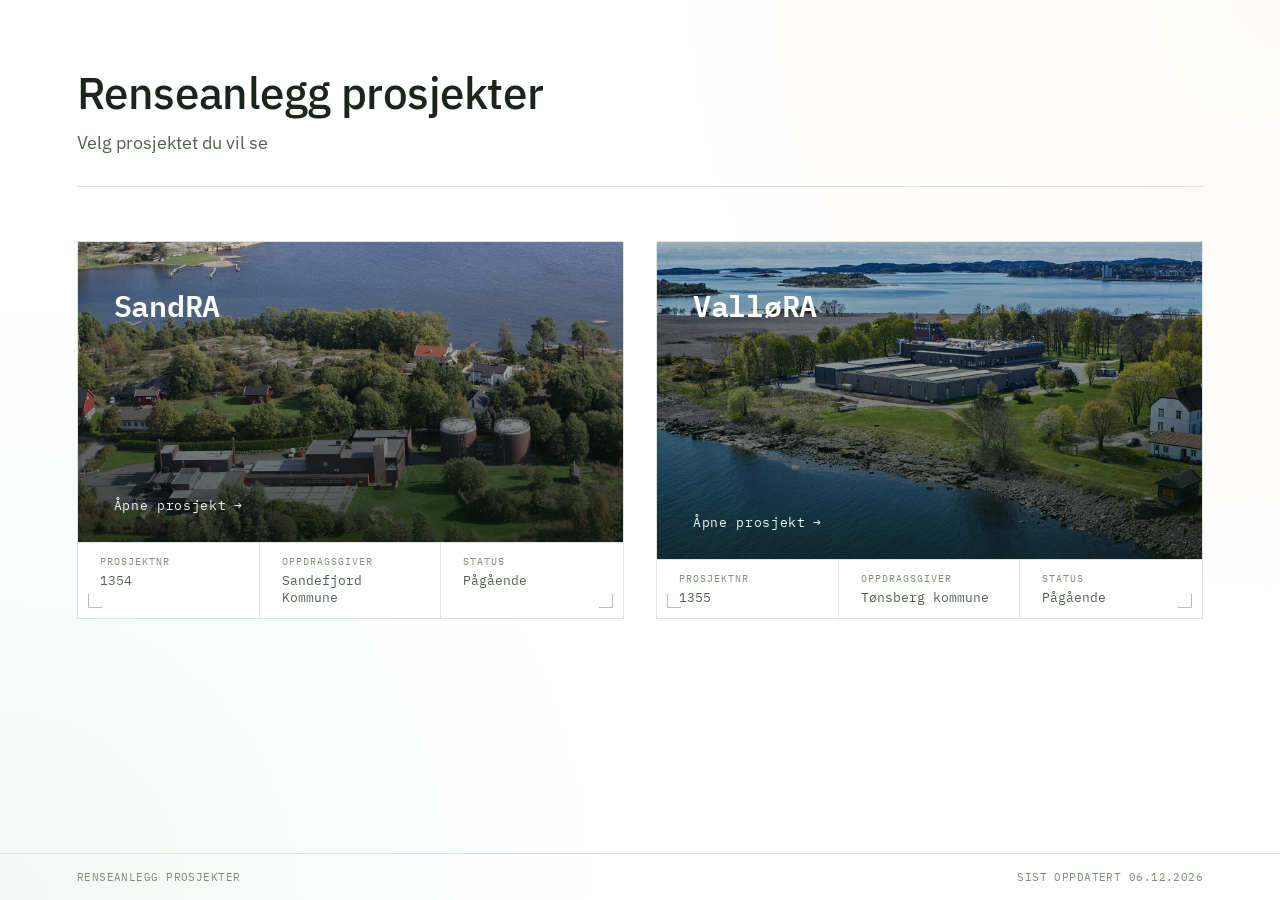
==== index.html @ 4e5f9cb4 "Shorten landing page subtitle" ====
<!DOCTYPE html>
<html lang="no">
<head>
<meta charset="UTF-8">
<meta name="viewport" content="width=device-width, initial-scale=1.0">
<title>RA-portalen — Velg prosjekt</title>
<link rel="preconnect" href="https://fonts.googleapis.com">
<link rel="preconnect" href="https://fonts.gstatic.com" crossorigin>
<link href="https://fonts.googleapis.com/css2?family=IBM+Plex+Mono:wght@400;500;600&family=IBM+Plex+Sans:wght@400;500&display=swap" rel="stylesheet">
<link rel="stylesheet" href="styles.css">
</head>
<body>

  <div class="page">

    <header class="hero">
      <h1>Renseanlegg prosjekter</h1>
      <p class="hero-subtitle">Velg prosjektet du vil se</p>
    </header>

    <main>

      <a class="card" href="sandra.html" data-project="SandRA">
        <span class="tick tl"></span><span class="tick tr"></span><span class="tick bl"></span><span class="tick br"></span>
        <div class="card-body has-photo" style="--card-photo: url('images/sandra-anlegg.png');">
          <div>
            <div class="card-name">SandRA</div>
          </div>
          <span class="card-cta">Åpne prosjekt <span class="arrow">→</span></span>
        </div>
        <div class="title-block">
          <div class="tb-field">
            <div class="tb-label">Prosjektnr</div>
            <div class="tb-value">1354</div>
          </div>
          <div class="tb-field">
            <div class="tb-label">Oppdragsgiver</div>
            <div class="tb-value">Sandefjord Kommune</div>
          </div>
          <div class="tb-field">
            <div class="tb-label">Status</div>
            <div class="tb-value">Pågående</div>
          </div>
        </div>
      </a>

      <a class="card card-energy" href="vallora.html" data-project="ValløRA">
        <span class="tick tl"></span><span class="tick tr"></span><span class="tick bl"></span><span class="tick br"></span>
        <div class="card-body has-photo" style="--card-photo: url('images/vallora-anlegg.jpg');">
          <div>
            <div class="card-name">ValløRA</div>
          </div>
          <span class="card-cta">Åpne prosjekt <span class="arrow">→</span></span>
        </div>
        <div class="title-block">
          <div class="tb-field">
            <div class="tb-label">Prosjektnr</div>
            <div class="tb-value">1355</div>
          </div>
          <div class="tb-field">
            <div class="tb-label">Oppdragsgiver</div>
            <div class="tb-value">Tønsberg kommune</div>
          </div>
          <div class="tb-field">
            <div class="tb-label">Status</div>
            <div class="tb-value">Pågående</div>
          </div>
        </div>
      </a>

    </main>

  </div>

  <footer>
    <span>RENSEANLEGG PROSJEKTER</span>
    <span id="clock"></span>
  </footer>

  <script src="script.js"></script>

</body>
</html>
---- styles.css ----
:root{
  --bg: #ffffff;
  --bg-2: #ffffff;
  --panel: #ffffff;
  --panel-hover: #f0f7f2;
  --grid-line: #dee5df;
  --grid-line-soft: #eaf0eb;
  --text: #1b241d;
  --text-dim: #52604f;
  --text-faint: #7f8c7a;

  /* "anlegg" — infrastructure / drift */
  --plant: #2fa563;
  --plant-bright: #187a48;
  /* "energi" — energy accent */
  --energy: #ff9a3d;
  --energy-bright: #d97417;

  --danger: #d1503a;
  --ok: #2f9e57;

  --mono: 'IBM Plex Mono', 'Courier New', monospace;
  --sans: 'IBM Plex Sans', -apple-system, sans-serif;
}

*{ box-sizing: border-box; }

html, body{
  margin: 0;
  background: var(--bg);
  color: var(--text);
  font-family: var(--sans);
  min-height: 100vh;
}

body{
  background:
    radial-gradient(circle at 100% 0%, rgba(255,154,61,0.05), transparent 40%),
    radial-gradient(circle at 0% 100%, rgba(47,165,99,0.06), transparent 40%),
    var(--bg);
  display: flex;
  flex-direction: column;
  min-height: 100vh;
}

a{ color: inherit; }

/* ---------- landing page ---------- */

.page{
  padding: clamp(24px, 5vw, 72px) clamp(20px, 6vw, 96px);
  display: flex;
  flex-direction: column;
  gap: clamp(32px, 6vh, 64px);
  flex: 1;
}

header.hero{
  display: flex;
  flex-direction: column;
  gap: 10px;
  border-bottom: 1px solid var(--grid-line);
  padding-bottom: clamp(20px, 4vh, 32px);
}

header.hero .hero-subtitle{
  margin: 0;
  font-size: clamp(15px, 1.6vw, 18px);
  color: var(--text-dim);
}

h1{
  margin: 0;
  font-weight: 500;
  font-size: clamp(28px, 4vw, 44px);
  letter-spacing: -0.01em;
}

main{
  display: grid;
  grid-template-columns: repeat(2, 1fr);
  gap: clamp(20px, 3vw, 32px);
}

@media (max-width: 760px){
  main{ grid-template-columns: 1fr; }
}

.card{
  position: relative;
  background: var(--panel);
  border: 1px solid var(--grid-line);
  padding: 0;
  text-decoration: none;
  color: var(--text);
  display: flex;
  flex-direction: column;
  transition: background 0.25s ease, border-color 0.25s ease, transform 0.25s ease;
  overflow: hidden;
}

.card:hover, .card:focus-visible{
  background: var(--panel-hover);
  border-color: var(--plant);
  transform: translateY(-2px);
}

.card:focus-visible{
  outline: 2px solid var(--plant-bright);
  outline-offset: 3px;
}

.card.card-energy:hover, .card.card-energy:focus-visible{
  border-color: var(--energy);
}
.card.card-energy:focus-visible{ outline-color: var(--energy-bright); }

/* corner registration ticks — echoes georeferencing control points */
.tick{
  position: absolute;
  width: 14px;
  height: 14px;
  pointer-events: none;
  opacity: 0.55;
  transition: opacity 0.25s ease, border-color 0.25s ease;
}
.card:hover .tick, .card:focus-visible .tick{ opacity: 1; border-color: var(--plant-bright) !important; }
.card.card-energy:hover .tick, .card.card-energy:focus-visible .tick{ border-color: var(--energy-bright) !important; }
.tick.tl{ top: 10px; left: 10px; border-top: 1px solid var(--text-faint); border-left: 1px solid var(--text-faint); }
.tick.tr{ top: 10px; right: 10px; border-top: 1px solid var(--text-faint); border-right: 1px solid var(--text-faint); }
.tick.bl{ bottom: 10px; left: 10px; border-bottom: 1px solid var(--text-faint); border-left: 1px solid var(--text-faint); }
.tick.br{ bottom: 10px; right: 10px; border-bottom: 1px solid var(--text-faint); border-right: 1px solid var(--text-faint); }

.card-body{
  padding: clamp(28px, 4vw, 40px) clamp(24px, 4vw, 36px) clamp(20px, 3vw, 28px);
  flex: 1;
  display: flex;
  flex-direction: column;
  gap: 18px;
}

.card-body.has-photo{
  min-height: clamp(220px, 32vw, 300px);
  background-image:
    linear-gradient(180deg, rgba(10, 20, 12, 0.15) 0%, rgba(10, 20, 12, 0.72) 100%),
    var(--card-photo);
  background-size: cover;
  background-position: center;
  justify-content: flex-end;
}
.card-body.has-photo .card-name{ color: #fdfdfa; }
.card-body.has-photo .card-cta{ color: #eafaf0; }
.card:hover .card-body.has-photo, .card:focus-visible .card-body.has-photo{
  background-image:
    linear-gradient(180deg, rgba(10, 20, 12, 0.05) 0%, rgba(10, 20, 12, 0.6) 100%),
    var(--card-photo);
}

.card-diagram{
  width: 100%;
  height: 96px;
  display: block;
}

.card-diagram path{
  stroke: var(--plant);
  stroke-width: 1.2;
  fill: none;
  opacity: 0.85;
}

.card-diagram circle{
  stroke: var(--energy);
  stroke-width: 1.2;
  fill: none;
  opacity: 0.85;
}

.card-name{
  font-family: var(--mono);
  font-size: clamp(22px, 3vw, 30px);
  font-weight: 600;
  letter-spacing: -0.01em;
  color: var(--text);
}

.card-cta{
  margin-top: auto;
  display: inline-flex;
  align-items: center;
  gap: 8px;
  font-family: var(--mono);
  font-size: 13px;
  letter-spacing: 0.05em;
  color: var(--plant-bright);
}

.card-cta .arrow{ transition: transform 0.25s ease; }
.card:hover .card-cta .arrow, .card:focus-visible .card-cta .arrow{ transform: translateX(4px); }

/* title block, styled after a drawing sheet's stamp */
.title-block{
  border-top: 1px solid var(--grid-line);
  display: grid;
  grid-template-columns: repeat(3, 1fr);
  font-family: var(--mono);
}

.tb-field{
  padding: 12px clamp(16px, 3vw, 22px);
  border-right: 1px solid var(--grid-line);
}
.tb-field:last-child{ border-right: none; }

.tb-label{
  font-size: 10px;
  letter-spacing: 0.1em;
  text-transform: uppercase;
  color: var(--text-faint);
  margin-bottom: 4px;
}

.tb-value{
  font-size: 13px;
  color: var(--text-dim);
}

footer{
  display: flex;
  justify-content: space-between;
  align-items: baseline;
  font-family: var(--mono);
  font-size: 11px;
  color: var(--text-faint);
  letter-spacing: 0.04em;
  border-top: 1px solid var(--grid-line);
  padding: 16px clamp(20px, 6vw, 96px);
  flex-wrap: wrap;
  gap: 8px;
}

/* ---------- top navigation (project pages) ---------- */

.topnav{
  display: flex;
  align-items: center;
  gap: clamp(12px, 3vw, 28px);
  padding: 14px clamp(20px, 6vw, 96px);
  background: var(--bg-2);
  border-bottom: 1px solid var(--grid-line);
  position: sticky;
  top: 0;
  z-index: 10;
}

.nav-home{
  display: inline-flex;
  align-items: center;
  gap: 8px;
  text-decoration: none;
  color: var(--text-dim);
  font-family: var(--mono);
  font-size: 13px;
  letter-spacing: 0.03em;
  padding: 6px 10px;
  border: 1px solid transparent;
  transition: border-color 0.2s ease, color 0.2s ease;
}
.nav-home:hover, .nav-home:focus-visible{
  color: var(--text);
  border-color: var(--grid-line);
}
.nav-home .glyph{ color: var(--energy-bright); }

.nav-divider{
  width: 1px;
  align-self: stretch;
  background: var(--grid-line);
}

.nav-tabs{
  display: inline-flex;
  align-items: center;
  gap: 1px;
  background: var(--grid-line);
  border: 1px solid var(--grid-line);
  margin-right: auto;
}

.nav-tab{
  display: inline-flex;
  align-items: center;
  text-decoration: none;
  color: var(--text-dim);
  font-family: var(--mono);
  font-size: 13px;
  letter-spacing: 0.03em;
  padding: 9px 14px;
  background: var(--panel);
  transition: color 0.2s ease, background 0.2s ease;
}
.nav-tab:hover, .nav-tab:focus-visible{
  color: var(--text);
  background: var(--panel-hover);
}
.nav-tab.active{ color: var(--text); background: var(--panel-hover); }
.topnav.accent-plant .nav-tab.active{ color: var(--plant-bright); }
.topnav.accent-energy .nav-tab.active{ color: var(--energy-bright); }

.project-toggle{
  display: inline-flex;
  align-items: center;
  gap: 10px;
  background: transparent;
  border: 1px solid transparent;
  padding: 6px 10px;
  cursor: pointer;
  text-align: left;
  transition: border-color 0.2s ease, background 0.2s ease;
}
.project-toggle:hover, .project-toggle:focus-visible{
  background: var(--panel);
  border-color: var(--grid-line);
}

.project-toggle .id{
  display: flex;
  flex-direction: column;
  gap: 2px;
}

.project-toggle .name{
  font-family: var(--mono);
  font-weight: 600;
  font-size: 16px;
  letter-spacing: -0.01em;
}
.accent-plant .project-toggle .name{ color: var(--plant-bright); }
.accent-energy .project-toggle .name{ color: var(--energy-bright); }

.project-toggle .sub{
  font-size: 11px;
  color: var(--text-faint);
  font-family: var(--mono);
}

.nav-dropdown a .proj-no{
  font-size: 10px;
  color: var(--text-faint);
}
.nav-dropdown a.active .proj-no{ color: inherit; }

.nav-menu{ position: relative; }

.nav-menu-toggle{
  display: inline-flex;
  align-items: center;
  gap: 8px;
  background: var(--panel);
  color: var(--text);
  border: 1px solid var(--grid-line);
  font-family: var(--mono);
  font-size: 13px;
  letter-spacing: 0.03em;
  padding: 9px 14px;
  cursor: pointer;
  transition: border-color 0.2s ease, background 0.2s ease;
}
.nav-menu-toggle:hover, .nav-menu-toggle:focus-visible{
  background: var(--panel-hover);
  border-color: var(--text-faint);
}
.nav-menu-toggle .caret{ transition: transform 0.2s ease; color: var(--text-faint); }
.nav-menu.open .nav-menu-toggle .caret{ transform: rotate(180deg); }

.nav-dropdown{
  list-style: none;
  margin: 0;
  padding: 6px;
  position: absolute;
  right: 0;
  top: calc(100% + 6px);
  min-width: 200px;
  background: var(--panel);
  border: 1px solid var(--grid-line);
  box-shadow: 0 12px 28px rgba(30,45,32,0.12);
  display: none;
  flex-direction: column;
  gap: 2px;
}
.nav-menu.open .nav-dropdown{ display: flex; }

.nav-dropdown a{
  display: flex;
  align-items: center;
  justify-content: space-between;
  gap: 10px;
  text-decoration: none;
  color: var(--text-dim);
  font-family: var(--mono);
  font-size: 13px;
  padding: 10px 12px;
  border-left: 2px solid transparent;
  transition: background 0.15s ease, color 0.15s ease, border-color 0.15s ease;
}
.nav-dropdown a:hover, .nav-dropdown a:focus-visible{
  background: var(--panel-hover);
  color: var(--text);
}
.nav-dropdown a.active{
  color: var(--text);
  border-left-color: var(--energy);
}
.accent-plant .nav-dropdown a.active{ border-left-color: var(--plant); }
.nav-dropdown a .tag{
  font-size: 10px;
  letter-spacing: 0.08em;
  color: var(--text-faint);
}

/* ---------- project page content ---------- */

.project-page{ padding: clamp(24px, 5vw, 64px) clamp(20px, 6vw, 96px); flex: 1; display: flex; flex-direction: column; gap: 28px; }

.tab-section{ display: none; flex-direction: column; gap: clamp(24px, 4vh, 40px); }
.tab-section.active{ display: flex; }

.section-head{ display: flex; flex-direction: column; gap: 6px; border-bottom: 1px solid var(--grid-line); padding-bottom: 16px; }
.section-head .eyebrow{ font-family: var(--mono); font-size: 12px; letter-spacing: 0.12em; text-transform: uppercase; color: var(--text-faint); }
.section-head h2{ margin: 0; font-weight: 500; font-size: clamp(22px, 3vw, 30px); }
.section-head p{ margin: 0; color: var(--text-dim); max-width: 60ch; line-height: 1.5; }

.stat-grid{ display: grid; grid-template-columns: repeat(auto-fit, minmax(160px, 1fr)); gap: 1px; background: var(--grid-line); border: 1px solid var(--grid-line); }
.stat{ background: var(--panel); padding: 18px 20px; display: flex; flex-direction: column; gap: 6px; }
.stat .label{ font-family: var(--mono); font-size: 10px; letter-spacing: 0.1em; text-transform: uppercase; color: var(--text-faint); }
.stat .value{ font-family: var(--mono); font-size: 22px; font-weight: 600; }
.accent-plant .stat .value{ color: var(--plant-bright); }
.accent-energy .stat .value{ color: var(--energy-bright); }

.data-table{ width: 100%; border-collapse: collapse; font-family: var(--mono); font-size: 13px; }
.data-table th, .data-table td{ text-align: left; padding: 10px 14px; border-bottom: 1px solid var(--grid-line-soft); }
.data-table th{ color: var(--text-faint); font-weight: 500; font-size: 11px; letter-spacing: 0.06em; text-transform: uppercase; border-bottom: 1px solid var(--grid-line); }
.data-table tbody tr:hover{ background: var(--panel); }
.data-table-wrap{ overflow-x: auto; border: 1px solid var(--grid-line); }

.badge{ display: inline-flex; align-items: center; padding: 3px 8px; font-size: 11px; letter-spacing: 0.03em; border: 1px solid var(--grid-line); }
.badge.open{ color: var(--danger); border-color: color-mix(in srgb, var(--danger) 45%, var(--grid-line)); }
.badge.progress{ color: var(--energy-bright); border-color: color-mix(in srgb, var(--energy) 45%, var(--grid-line)); }
.badge.closed{ color: var(--ok); border-color: color-mix(in srgb, var(--ok) 45%, var(--grid-line)); }
.badge.pass{ color: var(--ok); border-color: color-mix(in srgb, var(--ok) 45%, var(--grid-line)); }
.badge.fail{ color: var(--danger); border-color: color-mix(in srgb, var(--danger) 45%, var(--grid-line)); }

.ruleset-list{ display: flex; flex-direction: column; gap: 1px; background: var(--grid-line); border: 1px solid var(--grid-line); }
.ruleset{ background: var(--panel); padding: 14px 18px; display: flex; align-items: center; justify-content: space-between; gap: 16px; flex-wrap: wrap; }
.ruleset .name{ font-family: var(--mono); font-size: 14px; }
.ruleset .desc{ color: var(--text-faint); font-size: 12px; margin-top: 2px; }

.note{ font-family: var(--mono); font-size: 11px; color: var(--text-faint); letter-spacing: 0.02em; }

@media (prefers-reduced-motion: reduce){
  .card, .card-cta .arrow, .nav-menu-toggle .caret{ transition: none; }
}
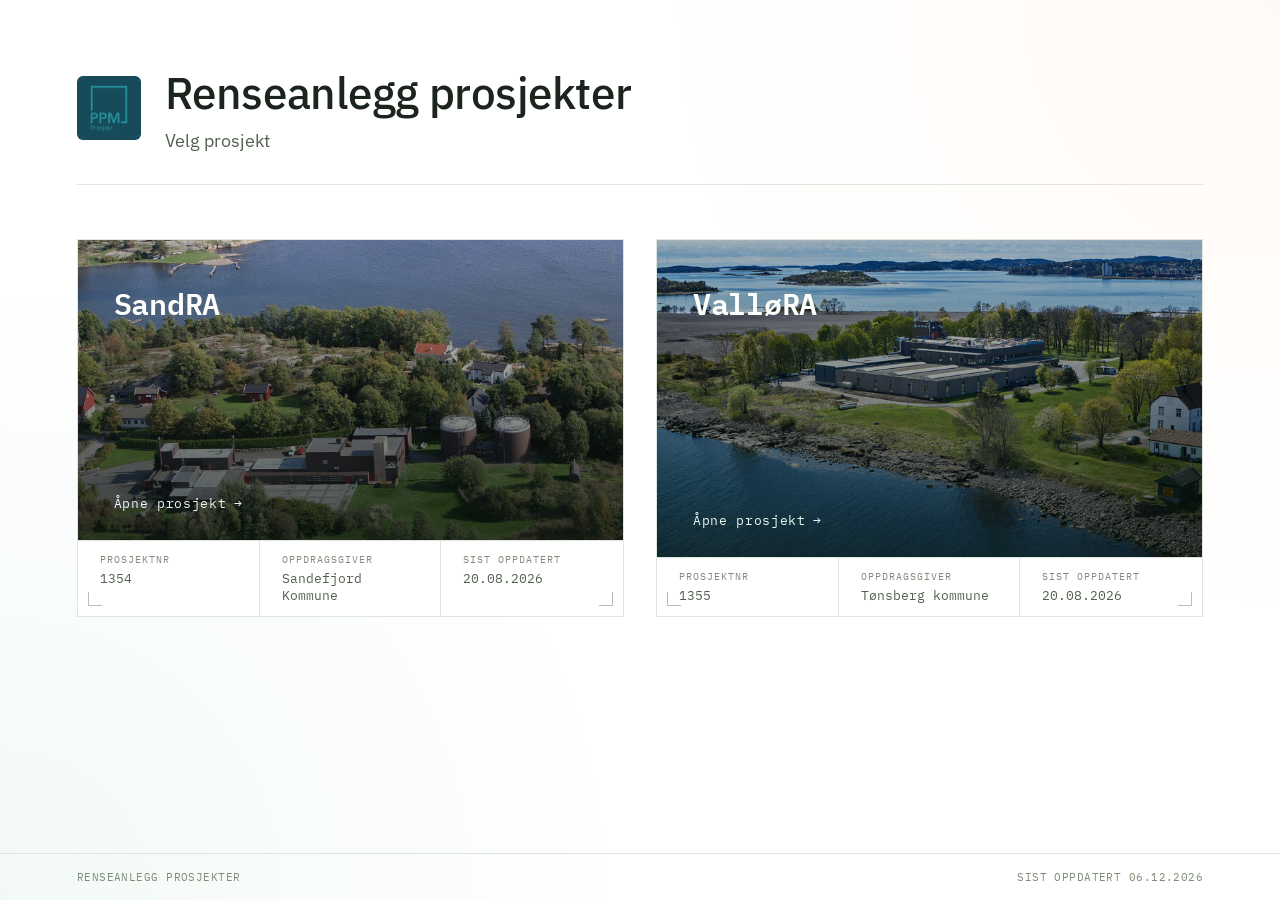
==== commit 2192a104: "Add PPM logo to headers, shorten subtitle, replace status with last-updated date" ====
--- a/index.html
+++ b/index.html
@@ -14,8 +14,11 @@
   <div class="page">
 
     <header class="hero">
-      <h1>Renseanlegg prosjekter</h1>
-      <p class="hero-subtitle">Velg prosjektet du vil se</p>
+      <img class="hero-logo" src="images/ppm-logo.png" alt="PPM Prosjekt">
+      <div class="hero-text">
+        <h1>Renseanlegg prosjekter</h1>
+        <p class="hero-subtitle">Velg prosjekt</p>
+      </div>
     </header>
 
     <main>
@@ -38,8 +41,8 @@
             <div class="tb-value">Sandefjord Kommune</div>
           </div>
           <div class="tb-field">
-            <div class="tb-label">Status</div>
-            <div class="tb-value">Pågående</div>
+            <div class="tb-label">Sist oppdatert</div>
+            <div class="tb-value">20.08.2026</div>
           </div>
         </div>
       </a>
@@ -62,8 +65,8 @@
             <div class="tb-value">Tønsberg kommune</div>
           </div>
           <div class="tb-field">
-            <div class="tb-label">Status</div>
-            <div class="tb-value">Pågående</div>
+            <div class="tb-label">Sist oppdatert</div>
+            <div class="tb-value">20.08.2026</div>
           </div>
         </div>
       </a>
--- a/styles.css
+++ b/styles.css
@@ -57,10 +57,23 @@
 
 header.hero{
   display: flex;
-  flex-direction: column;
-  gap: 10px;
+  align-items: center;
+  gap: clamp(16px, 3vw, 24px);
   border-bottom: 1px solid var(--grid-line);
   padding-bottom: clamp(20px, 4vh, 32px);
+}
+
+.hero-logo{
+  width: clamp(48px, 6vw, 64px);
+  height: clamp(48px, 6vw, 64px);
+  border-radius: 6px;
+  flex-shrink: 0;
+}
+
+.hero-text{
+  display: flex;
+  flex-direction: column;
+  gap: 8px;
 }
 
 header.hero .hero-subtitle{
@@ -271,6 +284,13 @@
   border-color: var(--grid-line);
 }
 .nav-home .glyph{ color: var(--energy-bright); }
+
+.nav-logo{
+  width: 24px;
+  height: 24px;
+  border-radius: 4px;
+  vertical-align: middle;
+}
 
 .nav-divider{
   width: 1px;
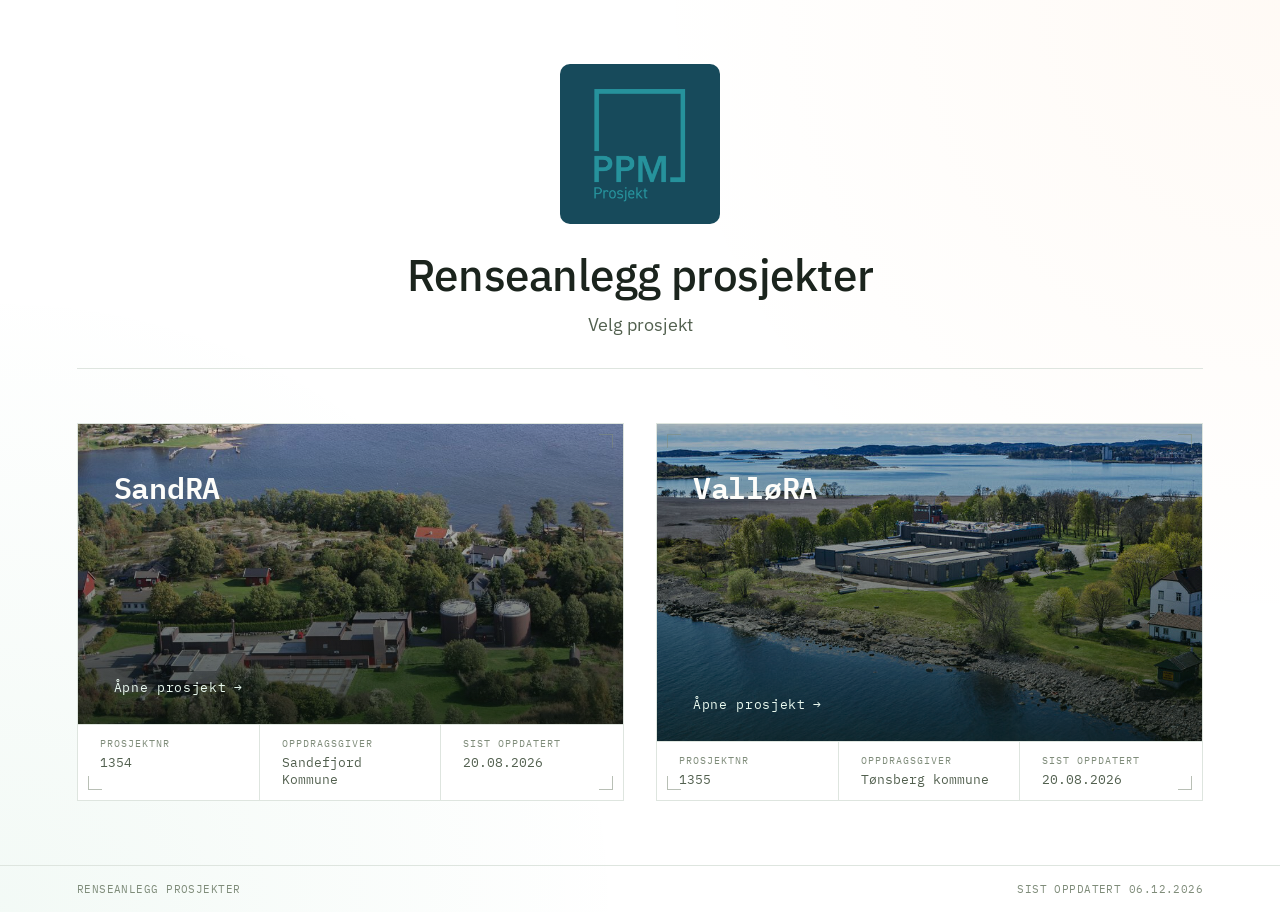
==== commit 14065160: "Make hero logo much larger and center hero content above project cards" ====
--- a/index.html
+++ b/index.html
@@ -15,10 +15,8 @@
 
     <header class="hero">
       <img class="hero-logo" src="images/ppm-logo.png" alt="PPM Prosjekt">
-      <div class="hero-text">
-        <h1>Renseanlegg prosjekter</h1>
-        <p class="hero-subtitle">Velg prosjekt</p>
-      </div>
+      <h1>Renseanlegg prosjekter</h1>
+      <p class="hero-subtitle">Velg prosjekt</p>
     </header>
 
     <main>
--- a/styles.css
+++ b/styles.css
@@ -57,23 +57,19 @@
 
 header.hero{
   display: flex;
-  align-items: center;
-  gap: clamp(16px, 3vw, 24px);
+  flex-direction: column;
+  align-items: center;
+  text-align: center;
+  gap: 10px;
   border-bottom: 1px solid var(--grid-line);
   padding-bottom: clamp(20px, 4vh, 32px);
 }
 
 .hero-logo{
-  width: clamp(48px, 6vw, 64px);
-  height: clamp(48px, 6vw, 64px);
-  border-radius: 6px;
-  flex-shrink: 0;
-}
-
-.hero-text{
-  display: flex;
-  flex-direction: column;
-  gap: 8px;
+  width: clamp(96px, 14vw, 160px);
+  height: clamp(96px, 14vw, 160px);
+  border-radius: 10px;
+  margin-bottom: 12px;
 }
 
 header.hero .hero-subtitle{
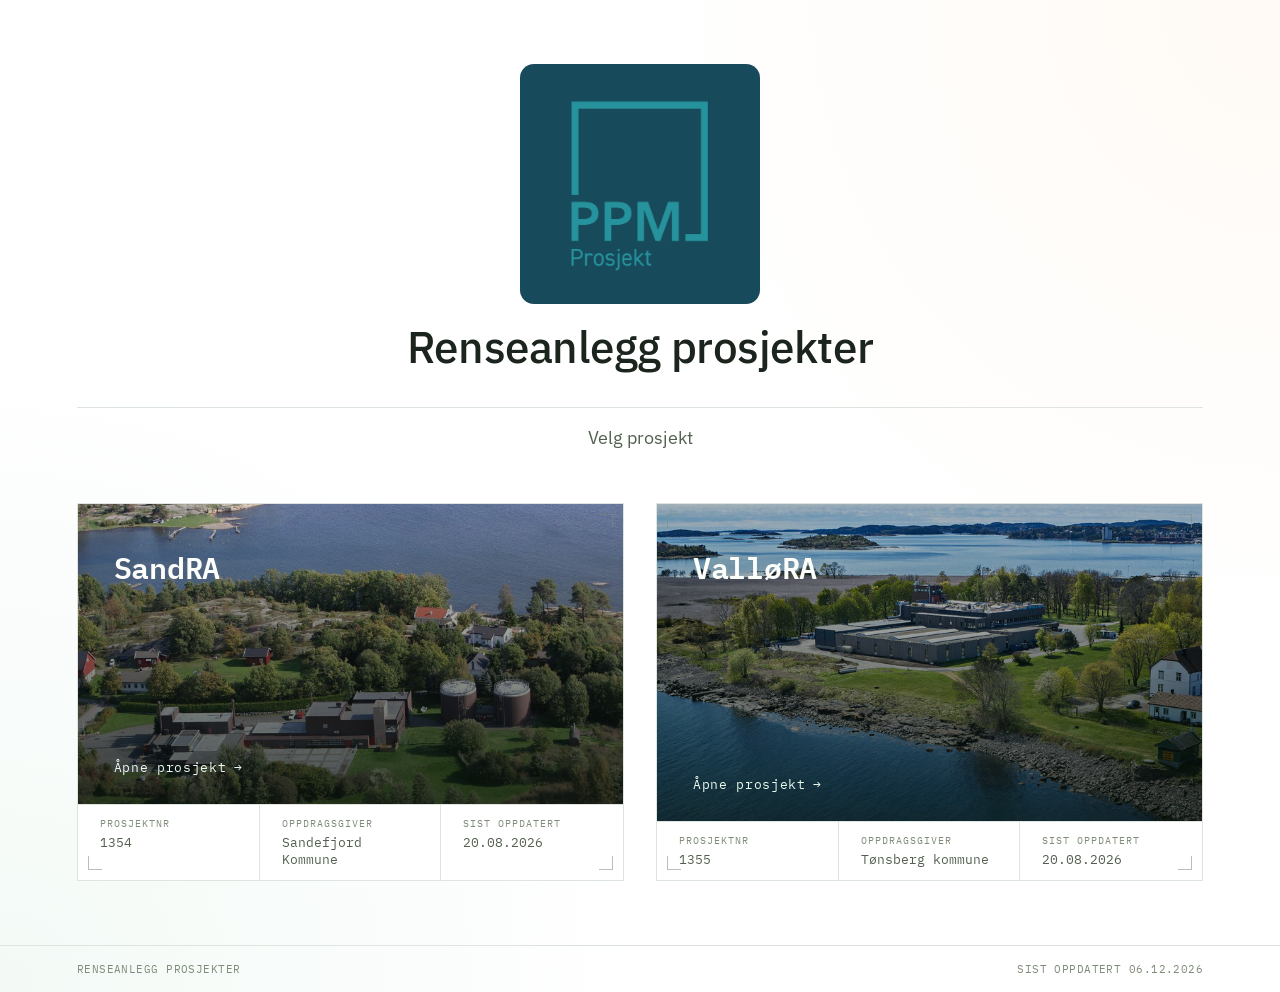
==== commit 570a6b4a: "Make logo even larger, move Velg prosjekt subtitle below the divider" ====
--- a/index.html
+++ b/index.html
@@ -13,11 +13,13 @@
 
   <div class="page">
 
-    <header class="hero">
-      <img class="hero-logo" src="images/ppm-logo.png" alt="PPM Prosjekt">
-      <h1>Renseanlegg prosjekter</h1>
+    <div class="hero-wrap">
+      <header class="hero">
+        <img class="hero-logo" src="images/ppm-logo.png" alt="PPM Prosjekt">
+        <h1>Renseanlegg prosjekter</h1>
+      </header>
       <p class="hero-subtitle">Velg prosjekt</p>
-    </header>
+    </div>
 
     <main>
 
--- a/styles.css
+++ b/styles.css
@@ -55,25 +55,32 @@
   flex: 1;
 }
 
+.hero-wrap{
+  display: flex;
+  flex-direction: column;
+  align-items: center;
+}
+
 header.hero{
   display: flex;
   flex-direction: column;
   align-items: center;
   text-align: center;
-  gap: 10px;
+  gap: 14px;
   border-bottom: 1px solid var(--grid-line);
   padding-bottom: clamp(20px, 4vh, 32px);
+  width: 100%;
 }
 
 .hero-logo{
-  width: clamp(96px, 14vw, 160px);
-  height: clamp(96px, 14vw, 160px);
-  border-radius: 10px;
-  margin-bottom: 12px;
-}
-
-header.hero .hero-subtitle{
-  margin: 0;
+  width: clamp(160px, 20vw, 240px);
+  height: clamp(160px, 20vw, 240px);
+  border-radius: 14px;
+}
+
+.hero-subtitle{
+  margin: 18px 0 0;
+  text-align: center;
   font-size: clamp(15px, 1.6vw, 18px);
   color: var(--text-dim);
 }
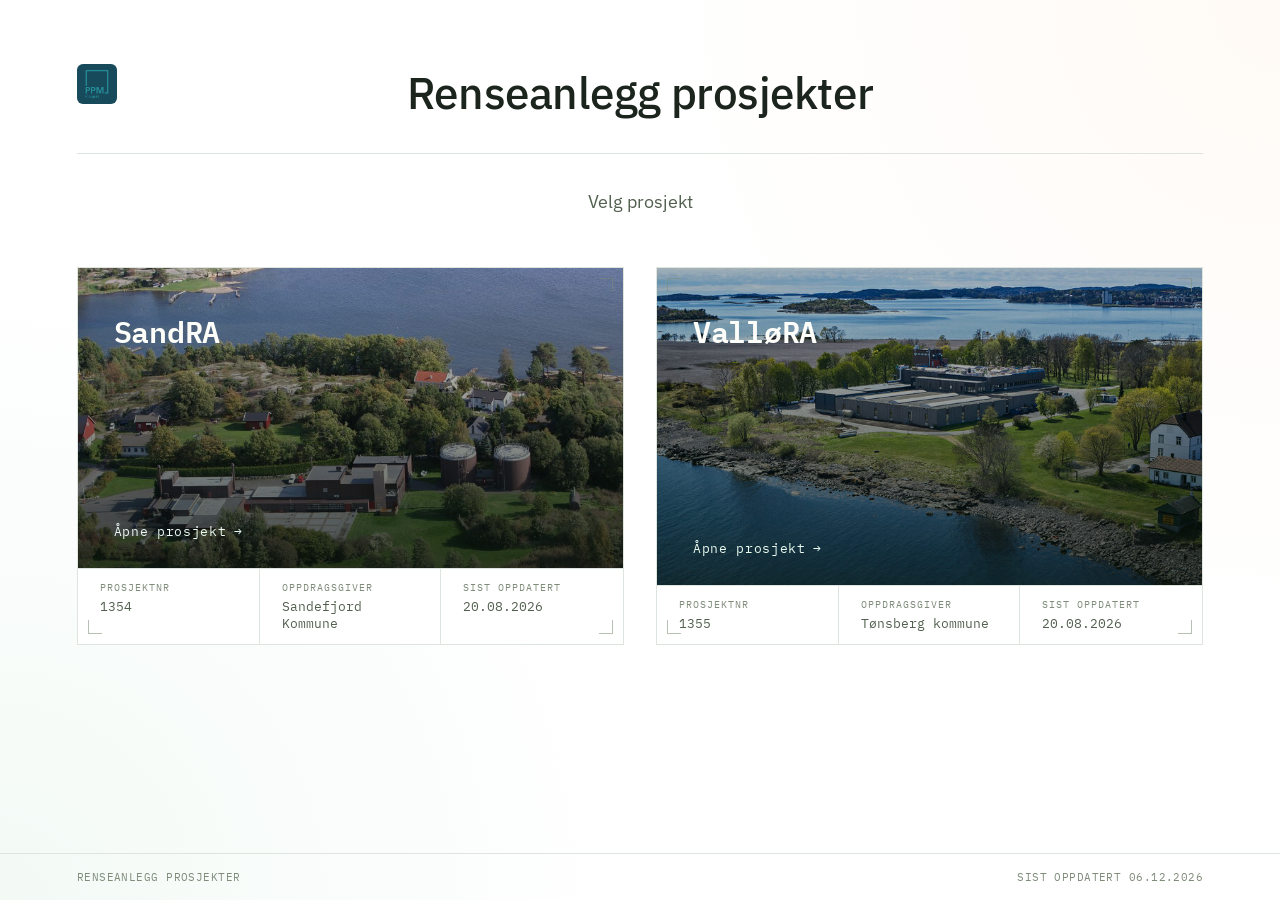
==== commit 52698e83: "Move logo to small top-left corner instead of large centered hero logo" ====
--- a/index.html
+++ b/index.html
@@ -13,9 +13,10 @@
 
   <div class="page">
 
+    <img class="page-logo" src="images/ppm-logo.png" alt="PPM Prosjekt">
+
     <div class="hero-wrap">
       <header class="hero">
-        <img class="hero-logo" src="images/ppm-logo.png" alt="PPM Prosjekt">
         <h1>Renseanlegg prosjekter</h1>
       </header>
       <p class="hero-subtitle">Velg prosjekt</p>
--- a/styles.css
+++ b/styles.css
@@ -48,6 +48,7 @@
 /* ---------- landing page ---------- */
 
 .page{
+  position: relative;
   padding: clamp(24px, 5vw, 72px) clamp(20px, 6vw, 96px);
   display: flex;
   flex-direction: column;
@@ -55,10 +56,20 @@
   flex: 1;
 }
 
+.page-logo{
+  position: absolute;
+  top: clamp(24px, 5vw, 72px);
+  left: clamp(20px, 6vw, 96px);
+  width: 40px;
+  height: 40px;
+  border-radius: 6px;
+}
+
 .hero-wrap{
   display: flex;
   flex-direction: column;
   align-items: center;
+  gap: clamp(24px, 4vh, 40px);
 }
 
 header.hero{
@@ -72,14 +83,8 @@
   width: 100%;
 }
 
-.hero-logo{
-  width: clamp(160px, 20vw, 240px);
-  height: clamp(160px, 20vw, 240px);
-  border-radius: 14px;
-}
-
 .hero-subtitle{
-  margin: 18px 0 0;
+  margin: 0;
   text-align: center;
   font-size: clamp(15px, 1.6vw, 18px);
   color: var(--text-dim);
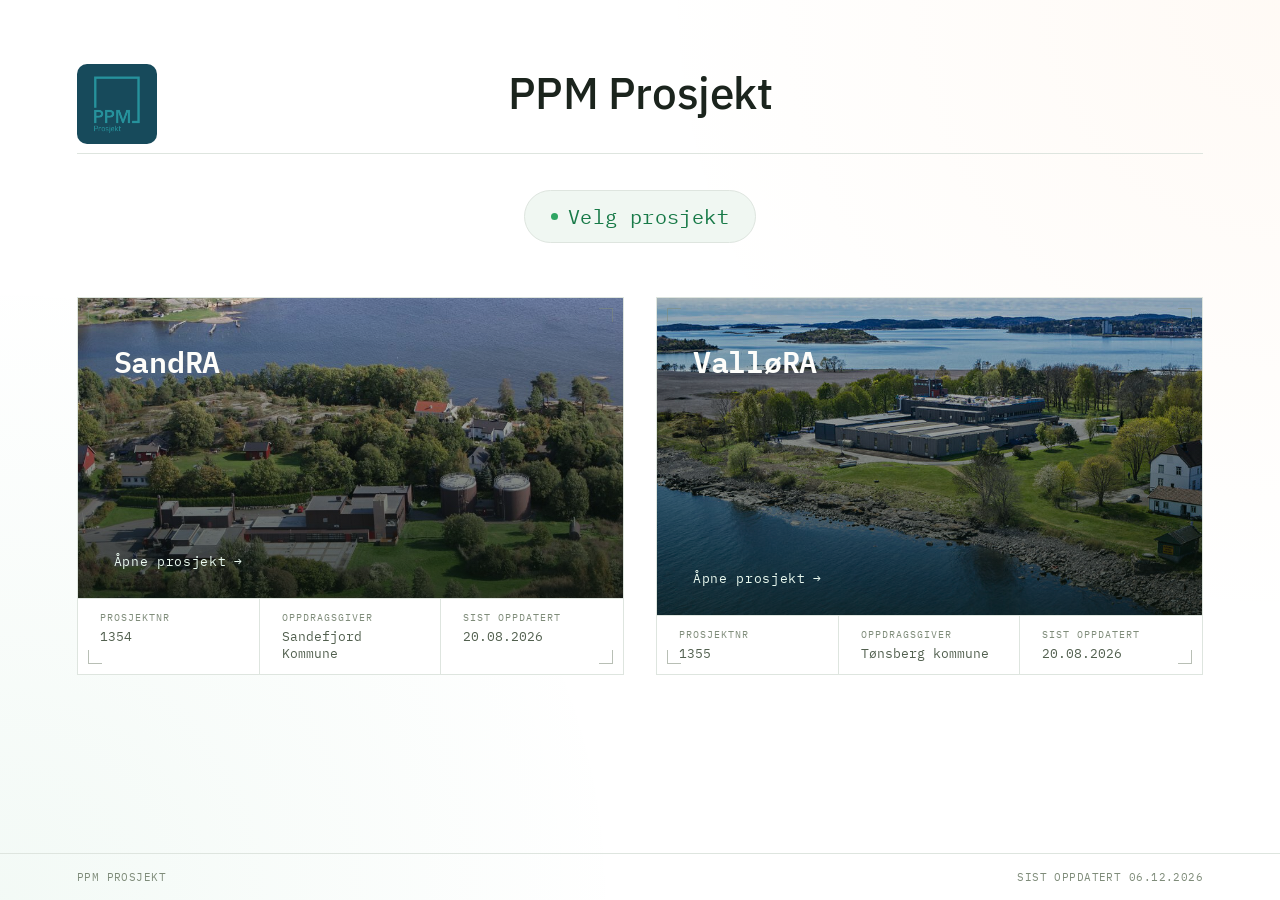
==== commit d2b451e8: "Style Velg prosjekt as a bigger pill badge, rename hero title to PPM Prosjekt" ====
--- a/index.html
+++ b/index.html
@@ -17,7 +17,7 @@
 
     <div class="hero-wrap">
       <header class="hero">
-        <h1>Renseanlegg prosjekter</h1>
+        <h1>PPM Prosjekt</h1>
       </header>
       <p class="hero-subtitle">Velg prosjekt</p>
     </div>
@@ -77,7 +77,7 @@
   </div>
 
   <footer>
-    <span>RENSEANLEGG PROSJEKTER</span>
+    <span>PPM PROSJEKT</span>
     <span id="clock"></span>
   </footer>
 
--- a/styles.css
+++ b/styles.css
@@ -60,9 +60,9 @@
   position: absolute;
   top: clamp(24px, 5vw, 72px);
   left: clamp(20px, 6vw, 96px);
-  width: 40px;
-  height: 40px;
-  border-radius: 6px;
+  width: 80px;
+  height: 80px;
+  border-radius: 10px;
 }
 
 .hero-wrap{
@@ -85,9 +85,24 @@
 
 .hero-subtitle{
   margin: 0;
-  text-align: center;
-  font-size: clamp(15px, 1.6vw, 18px);
-  color: var(--text-dim);
+  display: inline-flex;
+  align-items: center;
+  gap: 10px;
+  padding: 12px 26px;
+  border: 1px solid var(--grid-line);
+  border-radius: 999px;
+  background: var(--panel-hover);
+  font-family: var(--mono);
+  font-size: clamp(16px, 1.9vw, 20px);
+  letter-spacing: 0.02em;
+  color: var(--plant-bright);
+}
+.hero-subtitle::before{
+  content: '';
+  width: 7px;
+  height: 7px;
+  border-radius: 50%;
+  background: var(--plant);
 }
 
 h1{
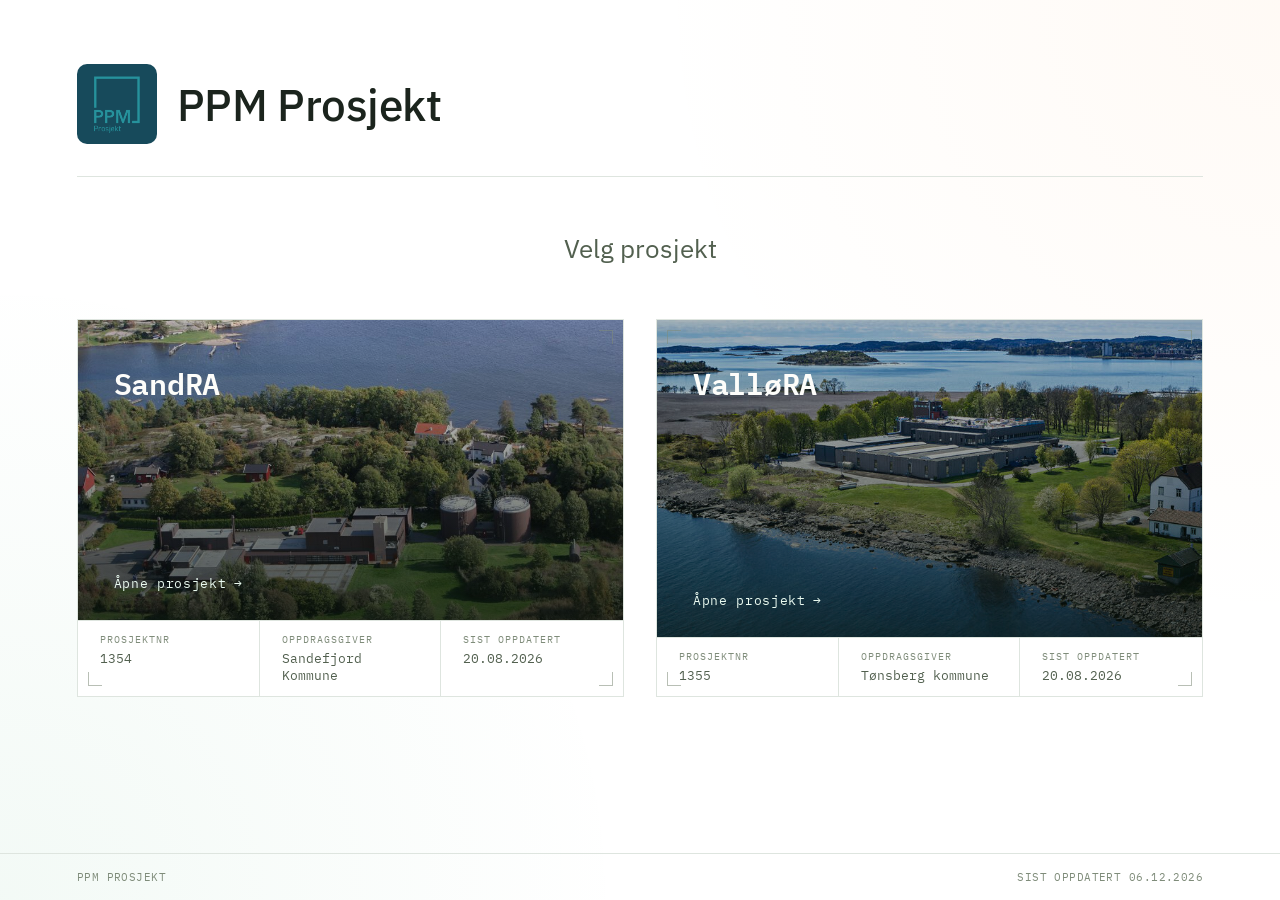
==== commit 62272714: "Move PPM Prosjekt title next to logo, simplify Velg prosjekt to plain larger text" ====
--- a/index.html
+++ b/index.html
@@ -13,14 +13,12 @@
 
   <div class="page">
 
-    <img class="page-logo" src="images/ppm-logo.png" alt="PPM Prosjekt">
+    <header class="page-header">
+      <img class="page-logo" src="images/ppm-logo.png" alt="PPM Prosjekt">
+      <h1>PPM Prosjekt</h1>
+    </header>
 
-    <div class="hero-wrap">
-      <header class="hero">
-        <h1>PPM Prosjekt</h1>
-      </header>
-      <p class="hero-subtitle">Velg prosjekt</p>
-    </div>
+    <p class="hero-subtitle">Velg prosjekt</p>
 
     <main>
 
--- a/styles.css
+++ b/styles.css
@@ -48,7 +48,6 @@
 /* ---------- landing page ---------- */
 
 .page{
-  position: relative;
   padding: clamp(24px, 5vw, 72px) clamp(20px, 6vw, 96px);
   display: flex;
   flex-direction: column;
@@ -56,53 +55,26 @@
   flex: 1;
 }
 
+.page-header{
+  display: flex;
+  align-items: center;
+  gap: 20px;
+  border-bottom: 1px solid var(--grid-line);
+  padding-bottom: clamp(20px, 4vh, 32px);
+}
+
 .page-logo{
-  position: absolute;
-  top: clamp(24px, 5vw, 72px);
-  left: clamp(20px, 6vw, 96px);
   width: 80px;
   height: 80px;
   border-radius: 10px;
-}
-
-.hero-wrap{
-  display: flex;
-  flex-direction: column;
-  align-items: center;
-  gap: clamp(24px, 4vh, 40px);
-}
-
-header.hero{
-  display: flex;
-  flex-direction: column;
-  align-items: center;
-  text-align: center;
-  gap: 14px;
-  border-bottom: 1px solid var(--grid-line);
-  padding-bottom: clamp(20px, 4vh, 32px);
-  width: 100%;
+  flex-shrink: 0;
 }
 
 .hero-subtitle{
   margin: 0;
-  display: inline-flex;
-  align-items: center;
-  gap: 10px;
-  padding: 12px 26px;
-  border: 1px solid var(--grid-line);
-  border-radius: 999px;
-  background: var(--panel-hover);
-  font-family: var(--mono);
-  font-size: clamp(16px, 1.9vw, 20px);
-  letter-spacing: 0.02em;
-  color: var(--plant-bright);
-}
-.hero-subtitle::before{
-  content: '';
-  width: 7px;
-  height: 7px;
-  border-radius: 50%;
-  background: var(--plant);
+  text-align: center;
+  font-size: clamp(20px, 2.4vw, 26px);
+  color: var(--text-dim);
 }
 
 h1{
